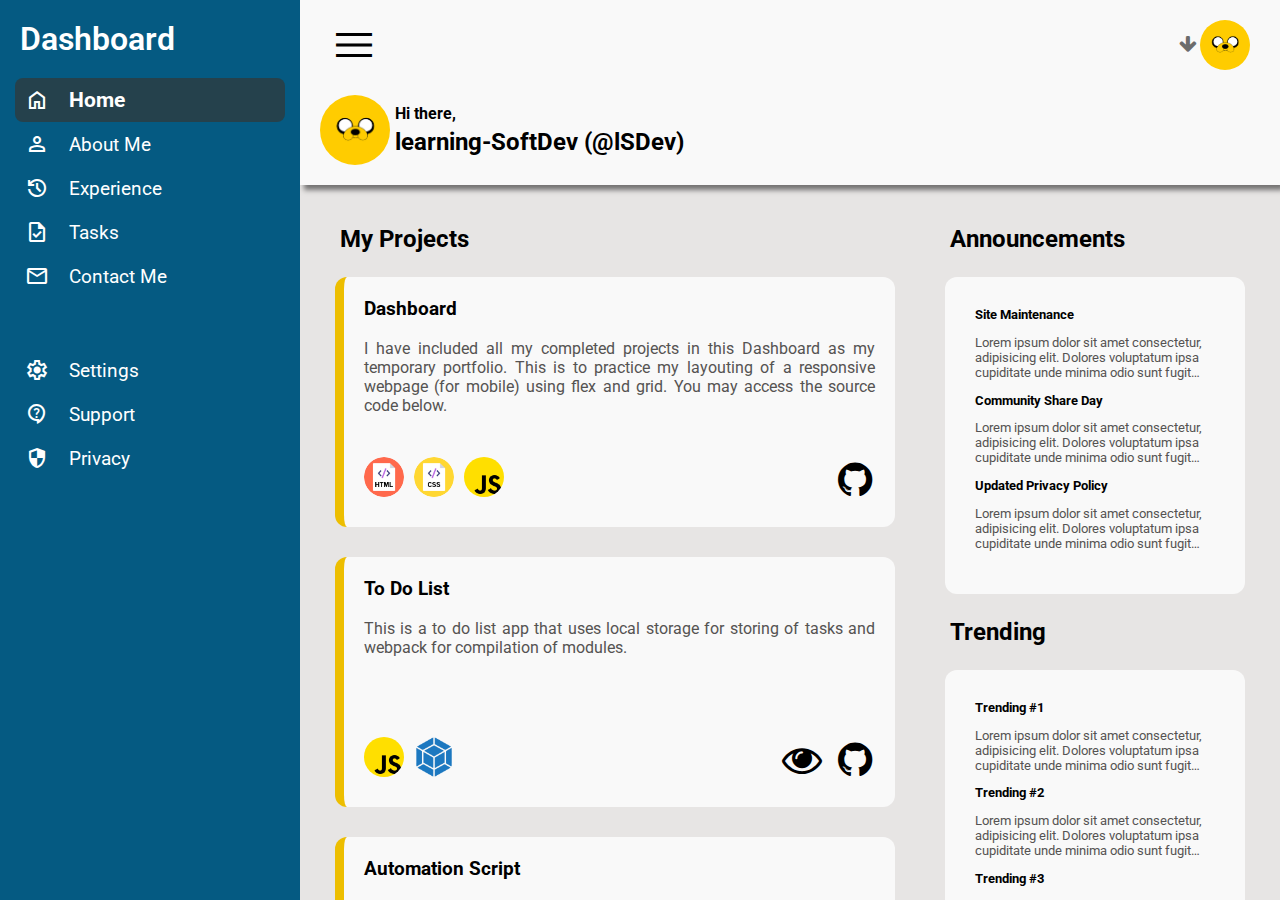
==== index.html @ fbc29b42 "Removed search group" ====
<!DOCTYPE html>
<html lang="en">
  <head>
    <meta charset="UTF-8" />
    <meta http-equiv="X-UA-Compatible" content="IE=edge" />
    <meta name="viewport" content="width=device-width, initial-scale=1.0" />
    <link rel="icon" href="./img/logo.png" type="icon" />
    <title>Dashbboard</title>
    <link
      rel="stylesheet"
      href="https://fonts.googleapis.com/css2?family=Material+Symbols+Outlined" />
    <link
      rel="stylesheet"
      href="https://cdnjs.cloudflare.com/ajax/libs/font-awesome/4.7.0/css/font-awesome.min.css" />
    <link rel="stylesheet" href="style.css" />
  </head>
  <body>
    <div class="container-main-header" id="header">
      <div class="container-header">
        <div class="container-header-first">
          <span class="material-symbols-outlined hiddenMenu"> menu </span>
          <!-- <div class="container-header-items" id="search-group">
            <span class="material-symbols-outlined header-icon-font" id="search-icon">
              search
            </span>
            <input type="text" id="searchbox" placeholder="Search content ..." />
          </div> -->
          <div class="container-header-items" id="profile-group">
            <div class="profile">
              <div class="dd_main active">
                <ul>
                  <li><span class="material-symbols-outlined"> person </span>Profile</li>
                  <li><span class="material-symbols-outlined"> settings </span>User Settings</li>
                  <li><span class="material-symbols-outlined"> download </span>Downloads</li>
                  <li><span class="material-symbols-outlined"> logout </span>Logout</li>
                </ul>
              </div>
              <li id="profile-select">
                <i class="fa fa-arrow-down"></i>
                <img
                  src="./img/profile-icon-jake.png"
                  alt="Image failed to load"
                  id="icon-header-first" />
              </li>
            </div>
          </div>
        </div>
        <div class="container-header-second">
          <div class="container-header-items icon-hi">
            <img
              src="./img/profile-icon-jake.png"
              alt="Image failed to load"
              id="icon-header-second" />
            <div class="name-header-second">
              <div id="name-header-second1">Hi there,</div>
              <div id="name-header-second2">learning-SoftDev (@lSDev)</div>
            </div>
          </div>
        </div>
      </div>
    </div>
    <div class="container-sidebar" id="sidebar">
      <div class="container-sidebar-contents">
        <div class="header-sidebar">Dashboard</div>
        <div class="sidebar-contents">
          <ul>
            <li class="sidebar-items clicked">
              <span class="material-symbols-outlined"> home </span>
              <span class="text-content">Home</span>
            </li>
            <li class="sidebar-items">
              <span class="material-symbols-outlined"> person </span>
              <span class="text-content">About Me</span>
            </li>

            <li class="sidebar-items">
              <span class="material-symbols-outlined"> history </span
              ><span class="text-content">Experience</span>
            </li>
            <li class="sidebar-items">
              <span class="material-symbols-outlined"> task </span
              ><span class="text-content">Tasks</span>
            </li>
            <li class="sidebar-items">
              <span class="material-symbols-outlined"> mail </span
              ><span class="text-content">Contact Me</span>
            </li>
          </ul>

          <div class="container-settings">
            <ul>
              <li class="sidebar-items">
                <span class="material-symbols-outlined"> settings </span
                ><span class="text-content">Settings</span>
              </li>
              <li class="sidebar-items">
                <span class="material-symbols-outlined"> contact_support </span
                ><span class="text-content">Support</span>
              </li>
              <li class="sidebar-items">
                <span class="material-symbols-outlined"> security </span
                ><span class="text-content">Privacy</span>
              </li>
            </ul>
          </div>
        </div>
      </div>
    </div>
    <main>
      <div class="main-container">
        <p class="main-headers">My Projects</p>

        <div class="container-projects">
          <div class="project-item">
            <div class="container-project-item-text">
              <p class="project-item-headers">Dashboard</p>
              <p class="project-item-text" align="justify">
                I have included all my completed projects in this Dashboard as my temporary
                portfolio. This is to practice my layouting of a responsive webpage (for mobile)
                using flex and grid. You may access the source code below.
              </p>
            </div>
            <div class="project-item-icons">
              <div class="tech-stack">
                <img
                  src="img/icon-html.png"
                  alt="Image failed to load"
                  class="icon-tech-stack"
                  title="HTML" />
                <img
                  src="img/icon-css.png"
                  alt="Image failed to load"
                  class="icon-tech-stack"
                  title="CSS" />
                <img
                  src="img/icon-js.png"
                  alt="Image failed to load"
                  class="icon-tech-stack"
                  title="Javascript" />
              </div>
              <div class="github-live">
                <a href="https://github.com/learning-SoftDev/Dashboard" target="_blank"
                  ><i class="fa fa-github" title="Source Code"></i
                ></a>
              </div>
            </div>
          </div>

          <div class="project-item">
            <div class="container-project-item-text">
              <p class="project-item-headers">To Do List</p>
              <p class="project-item-text" align="justify">
                This is a to do list app that uses local storage for storing of tasks and webpack
                for compilation of modules.
              </p>
            </div>
            <div class="project-item-icons">
              <div class="tech-stack">
                <img
                  src="img/icon-js.png"
                  alt="Image failed to load"
                  class="icon-tech-stack"
                  title="Javascript" />
                <img
                  src="img/icon-webpack.png"
                  alt="Image failed to load"
                  class="icon-tech-stack"
                  title="Webpack" />
              </div>
              <div class="github-live">
                <a href="https://learning-softdev.github.io/todo-list/  " target="_blank"
                  ><i class="fa fa-eye" title="Live Preview"></i
                ></a>
                <a href="https://github.com/learning-SoftDev/todo-list" target="_blank"
                  ><i class="fa fa-github" title="Source Code"></i
                ></a>
              </div>
            </div>
          </div>
          <div class="project-item">
            <div class="container-project-item-text">
              <p class="project-item-headers">Automation Script</p>
              <p class="project-item-text" align="justify">
                This project targets the automation of a particular process which takes about 2
                hours and reduce this time into 5-10 minutes. This project mainly used pandas for
                the processing and tkinter for the UI. You may acces the full details below.
              </p>
            </div>
            <div class="project-item-icons">
              <div class="tech-stack">
                <img
                  src="img/icon-python.jpg"
                  alt="Image failed to load"
                  class="icon-tech-stack"
                  title="Python" />
                <img
                  src="img/icon-python-pandas.png"
                  alt="Image failed to load"
                  class="icon-tech-stack"
                  title="Python Pandas Module" />
              </div>
              <div class="github-live">
                <a
                  href="https://github.com/learning-SoftDev/project-auto-generation-script"
                  target="_blank"
                  ><i class="fa fa-github" title="Source Code"></i
                ></a>
              </div>
            </div>
          </div>
          <div class="project-item">
            <div class="container-project-item-text">
              <p class="project-item-headers">Sign Up Form</p>
              <p class="project-item-text" align="justify">
                This is a sign up form with proper validations and error messages.
              </p>
            </div>
            <div class="project-item-icons">
              <div class="tech-stack">
                <img
                  src="img/icon-html.png"
                  alt="Image failed to load"
                  class="icon-tech-stack"
                  title="HTML" />
                <img
                  src="img/icon-css.png"
                  alt="Image failed to load"
                  class="icon-tech-stack"
                  title="CSS" />
                <img
                  src="img/icon-js.png"
                  alt="Image failed to load"
                  class="icon-tech-stack"
                  title="Javascript" />
              </div>
              <div class="github-live">
                <a href="https://learning-softdev.github.io/sign-up-form/" target="_blank"
                  ><i class="fa fa-eye" title="Live Preview"></i
                ></a>
                <a href="https://github.com/learning-SoftDev/sign-up-form" target="_blank"
                  ><i class="fa fa-github" title="Source Code"></i
                ></a>
              </div>
            </div>
          </div>
          <div class="project-item">
            <div class="container-project-item-text">
              <p class="project-item-headers">Tic Tac Toe</p>
              <p class="project-item-text" align="justify">
                This is a small project which aims to make the popular game Tic-Tac-Toe.
              </p>
            </div>
            <div class="project-item-icons">
              <div class="tech-stack">
                <img
                  src="img/icon-html.png"
                  alt="Image failed to load"
                  class="icon-tech-stack"
                  title="HTML" />
                <img
                  src="img/icon-css.png"
                  alt="Image failed to load"
                  class="icon-tech-stack"
                  title="CSS" />
                <img
                  src="img/icon-js.png"
                  alt="Image failed to load"
                  class="icon-tech-stack"
                  title="Javascript" />
              </div>
              <div class="github-live">
                <a href="https://learning-softdev.github.io/tic-tac-toe/" target="_blank"
                  ><i class="fa fa-eye" title="Live Preview"></i
                ></a>
                <a href="https://github.com/learning-SoftDev/tic-tac-toe" target="_blank"
                  ><i class="fa fa-github" title="Source Code"></i
                ></a>
              </div>
            </div>
          </div>
          <div class="project-item">
            <div class="container-project-item-text">
              <p class="project-item-headers">Calculator</p>
              <p class="project-item-text" align="justify">
                This is a calculator which can perform basic operations i.e. add, subtract,
                multiply, and divide.
              </p>
            </div>
            <div class="project-item-icons">
              <div class="tech-stack">
                <img
                  src="img/icon-html.png"
                  alt="Image failed to load"
                  class="icon-tech-stack"
                  title="HTML" />
                <img
                  src="img/icon-css.png"
                  alt="Image failed to load"
                  class="icon-tech-stack"
                  title="CSS" />
                <img
                  src="img/icon-js.png"
                  alt="Image failed to load"
                  class="icon-tech-stack"
                  title="Javascript" />
              </div>
              <div class="github-live">
                <a href="https://learning-softdev.github.io/Calculator/" target="_blank"
                  ><i class="fa fa-eye" title="Live Preview"></i
                ></a>
                <a href="https://github.com/learning-SoftDev/Calculator" target="_blank"
                  ><i class="fa fa-github" title="Source Code"></i
                ></a>
              </div>
            </div>
          </div>
          <div class="project-item">
            <div class="container-project-item-text">
              <p class="project-item-headers">Etch-A-Sketch</p>
              <p class="project-item-text" align="justify">
                This is a small project which aims to make an electronic version of the physical
                game Etch-A-Sketch.
              </p>
            </div>
            <div class="project-item-icons">
              <div class="tech-stack">
                <img
                  src="img/icon-html.png"
                  alt="Image failed to load"
                  class="icon-tech-stack"
                  title="HTML" />
                <img
                  src="img/icon-css.png"
                  alt="Image failed to load"
                  class="icon-tech-stack"
                  title="CSS" />
                <img
                  src="img/icon-js.png"
                  alt="Image failed to load"
                  class="icon-tech-stack"
                  title="Javascript" />
              </div>
              <div class="github-live">
                <a href="https://learning-softdev.github.io/Etch-A-Sketch/" target="_blank"
                  ><i class="fa fa-eye" title="Live Preview"></i
                ></a>
                <a href="https://github.com/learning-SoftDev/Etch-A-Sketch" target="_blank"
                  ><i class="fa fa-github" title="Source Code"></i
                ></a>
              </div>
            </div>
          </div>
          <div class="project-item">
            <div class="container-project-item-text">
              <p class="project-item-headers">Rock Paper Scissors</p>
              <p class="project-item-text" align="justify">
                This is a simple rock paper scissors game.
              </p>
            </div>
            <div class="project-item-icons">
              <div class="tech-stack">
                <img
                  src="img/icon-html.png"
                  alt="Image failed to load"
                  class="icon-tech-stack"
                  title="HTML" />
                <img
                  src="img/icon-css.png"
                  alt="Image failed to load"
                  class="icon-tech-stack"
                  title="CSS" />
                <img
                  src="img/icon-js.png"
                  alt="Image failed to load"
                  class="icon-tech-stack"
                  title="Javascript" />
              </div>
              <div class="github-live">
                <a href="https://learning-softdev.github.io/rock-paper-scissors/" target="_blank"
                  ><i class="fa fa-eye" title="Live Preview"></i
                ></a>
                <a href="https://github.com/learning-SoftDev/rock-paper-scissors" target="_blank"
                  ><i class="fa fa-github" title="Source Code"></i
                ></a>
              </div>
            </div>
          </div>
        </div>
      </div>
      <div class="container-trending-announcement">
        <div class="container-announcements">
          <p class="main-headers">Announcements</p>
          <div class="announcements">
            <!-- <p class="trending-announcement-headers">Site Maintenance</p> -->
            <p class="trending-announcement-headers">Site Maintenance</p>
            <p class="announcements-text">
              Lorem ipsum dolor sit amet consectetur, adipisicing elit. Dolores voluptatum ipsa
              cupiditate unde minima odio sunt fugit distinctio labore sit accusantium voluptas
              voluptate aliquid rem adipisci harum, quasi modi eum quae veritatis amet iusto ratione
              ea fugiat.
            </p>
            <p class="trending-announcement-headers">Community Share Day</p>
            <p class="announcements-text">
              Lorem ipsum dolor sit amet consectetur, adipisicing elit. Dolores voluptatum ipsa
              cupiditate unde minima odio sunt fugit distinctio labore sit accusantium voluptas
              voluptate aliquid rem adipisci harum, quasi modi eum quae veritatis amet iusto ratione
              ea fugiat.
            </p>
            <p class="trending-announcement-headers">Updated Privacy Policy</p>
            <p class="announcements-text">
              Lorem ipsum dolor sit amet consectetur, adipisicing elit. Dolores voluptatum ipsa
              cupiditate unde minima odio sunt fugit distinctio labore sit accusantium voluptas
              voluptate aliquid rem adipisci harum, quasi modi eum quae veritatis amet iusto ratione
              ea fugiat.
            </p>
          </div>
        </div>
        <div class="container-trending">
          <p class="main-headers">Trending</p>
          <div class="announcements">
            <p class="trending-announcement-headers">Trending #1</p>
            <p class="announcements-text">
              Lorem ipsum dolor sit amet consectetur, adipisicing elit. Dolores voluptatum ipsa
              cupiditate unde minima odio sunt fugit distinctio labore sit accusantium voluptas
              voluptate aliquid rem adipisci harum, quasi modi eum quae veritatis amet iusto ratione
              ea fugiat.
            </p>
            <p class="trending-announcement-headers">Trending #2</p>
            <p class="announcements-text">
              Lorem ipsum dolor sit amet consectetur, adipisicing elit. Dolores voluptatum ipsa
              cupiditate unde minima odio sunt fugit distinctio labore sit accusantium voluptas
              voluptate aliquid rem adipisci harum, quasi modi eum quae veritatis amet iusto ratione
              ea fugiat.
            </p>
            <p class="trending-announcement-headers">Trending #3</p>
            <p class="announcements-text">
              Lorem ipsum dolor sit amet consectetur, adipisicing elit. Dolores voluptatum ipsa
              cupiditate unde minima odio sunt fugit distinctio labore sit accusantium voluptas
              voluptate aliquid rem adipisci harum, quasi modi eum quae veritatis amet iusto ratione
              ea fugiat.
            </p>
          </div>
        </div>
      </div>
    </main>
  </body>
  <script src="script.js"></script>
</html>
---- style.css ----
@import url('https://fonts.googleapis.com/css2?family=Roboto:wght@300;400;500;700;900&display=swap');

:root {
  --sidebarColor: #055a82;
  --grayContentColor: #e7e5e4;
  --grayContentColor2: #f9f9f9;
  --grayContentColor3: #555352;
  --boxShadow: 4px 5px 5px 0px rgb(0 0 0 / 50%);
  --sidebarWidth: 280px;
  --announcementHeight: 400px;
  font-size: 16px;
  box-sizing: border-box;
  font-family: Roboto, -apple-system, BlinkMacSystemFont, 'Segoe UI', Oxygen, Ubuntu, Cantarell,
    'Open Sans', 'Helvetica Neue', sans-serif;
}

.body-class {
  grid-template-columns: auto 1fr;
}

.dd_main {
  background-color: var(--sidebarColor);
  position: absolute;
  top: 85px;
  right: 20px;
  border-radius: 10px;
  padding-top: 20px;
  padding-bottom: 20px;
  color: white;
  box-shadow: var(--boxShadow);
  z-index: 1;
}

#profile-select {
  display: flex;
  align-items: center;
  gap: 3px;
  margin: 0;
}

#profile-select > i {
  font-size: 1.2rem;
  color: rgba(0, 0, 0, 0.575);
}

body {
  overflow: hidden;
  margin: 0;
  background-color: var(--grayContentColor);
  display: grid;
  grid-template-columns: 300px 1fr;
  grid-template-rows: auto 1fr;
  height: 100vh;
  margin: 0;
  grid-template-areas:
    'sidebar header'
    'sidebar main';
}

#header {
  grid-column: header;
}

#sidebar {
  grid-row: sidebar;
}

li {
  list-style: none;
  padding: 10px;
  margin-left: 15px;
  margin-right: 15px;
  display: flex;
  align-items: center;
  gap: 20px;
  font-size: 1.2rem;
  border-radius: 8px;
}

li:hover {
  background-color: #25414c8a;
}

ul {
  padding: 0;
  margin: 0;
}

.container-sidebar,
button {
  background-color: var(--sidebarColor);
  color: white;
}

button,
.material-symbols-outlined,
i,
li {
  cursor: pointer;
}

.container-sidebar-contents {
  position: sticky;
  top: 0;
}

.container-settings {
  margin-top: 50px;
}

.header-sidebar {
  padding: 20px;
  font-size: 2rem;
  font-weight: 600;
  display: flex;
  align-items: center;
  gap: 10px;
}

#searchbox,
button {
  border-radius: 20px;
  border: 0;
}

#searchbox {
  padding: 20px;
  box-sizing: border-box;
  height: 2rem;
  background-color: var(--grayContentColor);
  width: 400px;
}

button {
  padding: 20px;
  height: 2rem;
  width: 6rem;
  display: flex;
  align-items: center;
  justify-content: center;
  border: 0;
}

button:hover {
  transform: scale(1.2);
  transition: all 0.5s;
}

.clicked {
  font-weight: bold;
  transition: 0.1s;
  font-size: 1.3rem;
  background-color: #25414c;
}

.container-header {
  padding: 10px;
  padding-top: 0;
  box-shadow: var(--boxShadow);
  background-color: var(--grayContentColor2);
}

#icon-header-first {
  height: 50px;
  cursor: pointer;
}

#icon-header-second {
  height: 70px;
}

.container-header-first,
.container-header-second,
.container-header-items,
.profile {
  display: flex;
  align-items: center;
}

.profile {
  align-items: center;
  gap: 5px;
}

.container-header-first,
.container-header-second {
  justify-content: space-between;
  margin: 10px;
}

.container-header-second {
  margin-top: 15px;
}

.container-header-items {
  gap: 30px;
}

#profile-group {
  flex-direction: column;
}

#name-header-first,
#name-header-second2,
#name-header-second1 {
  font-weight: bold;
}

#name-header-second1,
#name-header-second2 {
  margin: 5px;
}

#name-header-second2 {
  font-size: 1.5rem;
}

#search-group {
  gap: 5px;
}

.header-icon-font {
  font-size: 1.5rem;
}

#header-buttons {
  gap: 15px;
}

.sidebar-contents > ul,
.sidebar-contents > div {
  flex-grow: 1;
}

.container-main-header {
  display: flex;
  flex-direction: column;
  width: 100%;
}

.hidden {
  max-height: 0;
}

main {
  grid-column: main;
  display: grid;
  grid-template-columns: 1fr 300px;
  grid-template-rows: repeat(2, var(--announcementHeight));
  grid-template-areas:
    'projects announcements'
    'projects trending';
  overflow: auto;
  grid-area: main;
  padding: 35px;
  margin-top: 6px;
  padding-top: 10px;
}

.container-projects {
  grid-column: projects;
  display: grid;
  grid-template-columns: repeat(auto-fit, minmax(350px, 1fr));
  grid-auto-rows: 250px;
  gap: 30px;
  margin-right: 50px;
  padding-bottom: 2rem;
}

.container-announcements {
  grid-column: announcements;
}

.container-trending {
  grid-column: trending;
}

.project-item {
  background-color: var(--grayContentColor2);
  border-radius: 12px;
  padding: 20px;
  padding-top: 10px;
  border-left: 0.6rem solid #edbe00;
  display: flex;
  flex-direction: column;
  justify-content: space-between;
}

.announcements {
  border: 0;
  height: calc(var(--announcementHeight - 130px));
  background-color: var(--grayContentColor2);
  border-radius: 12px;
  padding: 30px;
  padding-top: 20px;
}

.icon-hi {
  gap: 0;
}

.project-item-text {
  color: var(--grayContentColor3);
  margin-top: 0;
}

.project-item-icons {
  font-size: 2.5rem;
  text-align: right;
  display: flex;
  justify-content: space-between;
}

a > i {
  transition: transform 0.3s ease-in-out;
  margin: 3px;
}

a > i:hover {
  transform: rotate(360deg) scale(1.4);
}

a,
a:hover,
a:focus,
a:active {
  text-decoration: none;
  color: inherit;
  font-size: inherit;
}

.announcements-text {
  color: var(--grayContentColor3);
  font-size: 0.8rem;
  display: -webkit-box;
  -webkit-line-clamp: 3;
  -webkit-box-orient: vertical;
  overflow: hidden;
}

img {
  border-radius: 100%;
}

.github-live {
  font-size: inherit;
}

.icon-tech-stack {
  height: 2.5rem;
}

.project-item-headers {
  margin-top: 10px;
  font-weight: bold;
  font-size: 1.2rem;
}

.trending-announcement-headers {
  margin: 0;
  margin-top: 10px;
  font-size: 0.8rem;
  font-weight: bold;
}

.main-headers {
  margin-left: 5px;
  font-weight: bold;
  font-size: 1.5rem;
}

.hiddenMenu,
.header-icon-font {
  padding: 10px;
  border-radius: 4px;
}

.hiddenMenu {
  font-size: 3rem;
}

.hiddenMenu:hover,
.header-icon-font:hover {
  background-color: rgba(128, 128, 128, 0.267);
}

.hidden,
.active {
  top: 0;
  left: 0;
  pointer-events: none !important;
  position: absolute !important;
  max-height: 0 !important;
  opacity: 0 !important;
}

.msg-content {
  font-size: 1.5rem;
  padding: 20px;
  font-weight: bold;
  color: rgba(0, 0, 0, 0.568);
}

/* media queries */
@media (max-width: 1050px) {
  #searchbox {
    width: 300px;
  }
  main {
    display: flex;
    flex-direction: column;
  }
  .container-projects {
    margin-right: 0;
    grid-auto-rows: 200px;
  }
}

@media (max-width: 900px) {
  body {
    display: flex;
    flex-direction: column;
    overflow: auto;
  }
  .sidebar-contents {
    display: flex;
    padding-bottom: 20px;
  }
  main {
    padding: 20px;
    overflow: unset;
  }
  .container-settings {
    margin: 0;
  }
  .container-trending-announcement {
    margin: 30px;
    margin-top: 0;
  }
}

@media (max-width: 600px) {
  #searchbox {
    width: 200px;
  }
}

@media (max-width: 520px) {
  :root {
    font-size: 14px;
  }
  #searchbox {
    display: none;
  }
}
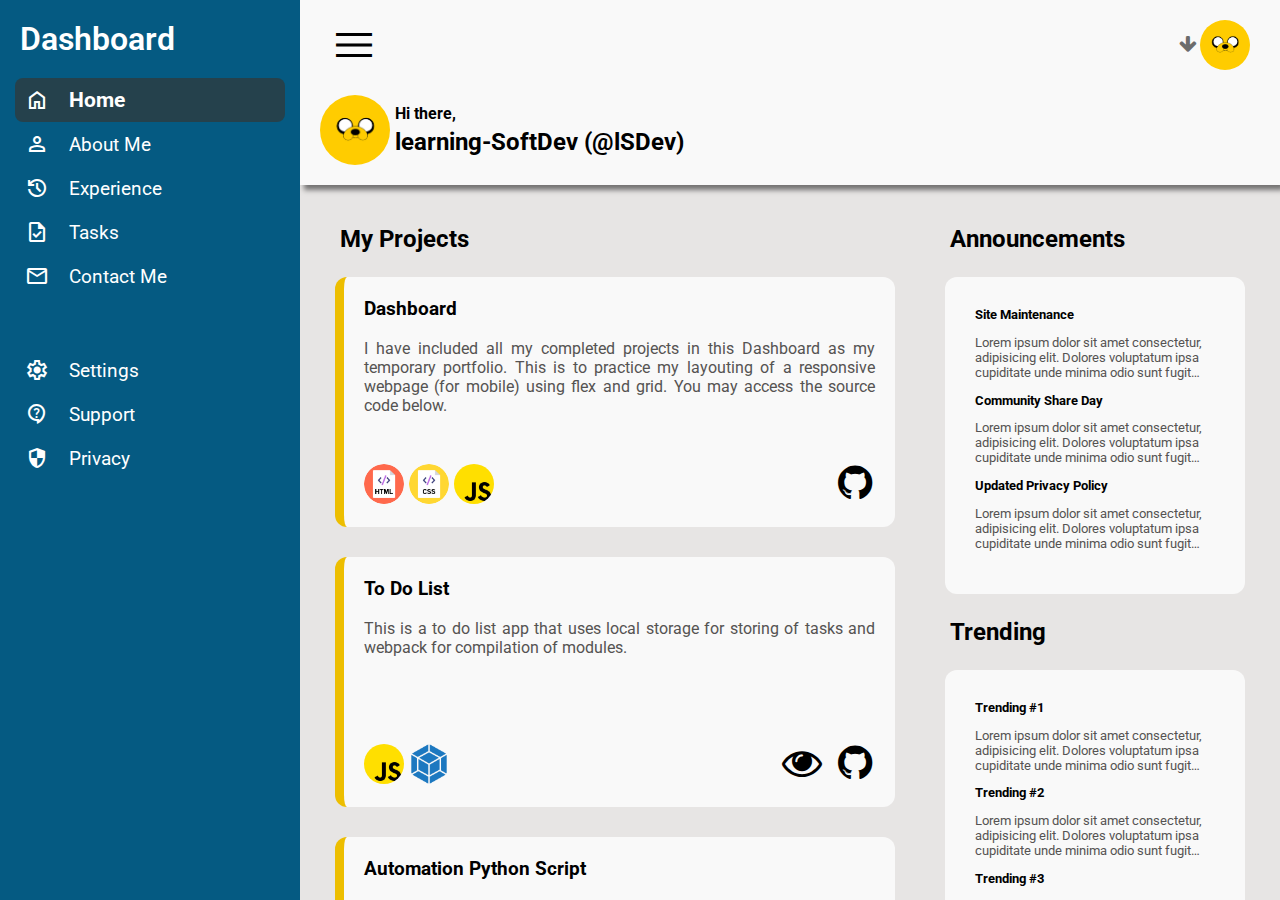
==== commit 76488b9f: "Added more projects" ====
--- a/index.html
+++ b/index.html
@@ -179,20 +179,20 @@
           </div>
           <div class="project-item">
             <div class="container-project-item-text">
-              <p class="project-item-headers">Automation Script</p>
+              <p class="project-item-headers">Automation Python Script</p>
               <p class="project-item-text" align="justify">
                 This project targets the automation of a particular process which takes about 2
                 hours and reduce this time into 5-10 minutes. This project mainly used pandas for
-                the processing and tkinter for the UI. You may acces the full details below.
-              </p>
-            </div>
-            <div class="project-item-icons">
-              <div class="tech-stack">
-                <img
-                  src="img/icon-python.jpg"
-                  alt="Image failed to load"
-                  class="icon-tech-stack"
-                  title="Python" />
+                the processing and tkinter for the UI.
+              </p>
+            </div>
+            <div class="project-item-icons">
+              <div class="tech-stack">
+                <img
+                  src="img/tkinter.png"
+                  alt="Image failed to load"
+                  class="icon-tech-stack"
+                  title="Python Tkinter Module" />
                 <img
                   src="img/icon-python-pandas.png"
                   alt="Image failed to load"
@@ -210,6 +210,46 @@
           </div>
           <div class="project-item">
             <div class="container-project-item-text">
+              <p class="project-item-headers">Automated Feedback App</p>
+              <p class="project-item-text" align="justify">
+                This app was built using Microsoft Power Platforms to automate a certain process. It
+                automatically sends email to selected engagements. For more info, kindly access the
+                below source code.
+              </p>
+            </div>
+            <div class="project-item-icons">
+              <div class="tech-stack">
+                <img
+                  src="img/power-automate.png"
+                  alt="Image failed to load"
+                  class="icon-tech-stack"
+                  title="Microsoft Power Automate" />
+                <img
+                  src="img/powerapp.png"
+                  alt="Image failed to load"
+                  class="icon-tech-stack"
+                  title="Microsoft Power Apps" />
+                <img
+                  src="img/power-bi.png"
+                  alt="Image failed to load"
+                  class="icon-tech-stack"
+                  title="Microsoft Power BI" />
+                <img
+                  src="img/sharepoint-list.png"
+                  alt="Image failed to load"
+                  class="icon-tech-stack"
+                  title="Sharepoint List" />
+              </div>
+              <div class="github-live">
+                <a href="https://github.com/learning-SoftDev/automated-feedback-app" target="_blank"
+                  ><i class="fa fa-github" title="Source Code"></i
+                ></a>
+              </div>
+            </div>
+          </div>
+
+          <div class="project-item">
+            <div class="container-project-item-text">
               <p class="project-item-headers">Sign Up Form</p>
               <p class="project-item-text" align="justify">
                 This is a sign up form with proper validations and error messages.
@@ -354,7 +394,7 @@
             <div class="container-project-item-text">
               <p class="project-item-headers">Rock Paper Scissors</p>
               <p class="project-item-text" align="justify">
-                This is a simple rock paper scissors game.
+                This is a simple rock paper scissors game which contains running scores and results.
               </p>
             </div>
             <div class="project-item-icons">
@@ -380,6 +420,61 @@
                   ><i class="fa fa-eye" title="Live Preview"></i
                 ></a>
                 <a href="https://github.com/learning-SoftDev/rock-paper-scissors" target="_blank"
+                  ><i class="fa fa-github" title="Source Code"></i
+                ></a>
+              </div>
+            </div>
+          </div>
+          <div class="project-item">
+            <div class="container-project-item-text">
+              <p class="project-item-headers">PowerBI Projects</p>
+              <p class="project-item-text" align="justify">
+                This repo contains the powerbi projects I made.
+              </p>
+            </div>
+            <div class="project-item-icons">
+              <div class="tech-stack">
+                <img
+                  src="img/power-bi.png"
+                  alt="Image failed to load"
+                  class="icon-tech-stack"
+                  title="Microsoft Power BI" />
+                <img
+                  src="img/power-automate.png"
+                  alt="Image failed to load"
+                  class="icon-tech-stack"
+                  title="Microsoft Power Automate" />
+
+                <img
+                  src="img/sharepoint-list.png"
+                  alt="Image failed to load"
+                  class="icon-tech-stack"
+                  title="Sharepoint List" />
+              </div>
+              <div class="github-live">
+                <a href="https://github.com/learning-SoftDev/powerbi-projects" target="_blank"
+                  ><i class="fa fa-github" title="Source Code"></i
+                ></a>
+              </div>
+            </div>
+          </div>
+          <div class="project-item">
+            <div class="container-project-item-text">
+              <p class="project-item-headers">VBA Projects</p>
+              <p class="project-item-text" align="justify">
+                This repo contains the Visual Basic for Application (VBA) projects I made.
+              </p>
+            </div>
+            <div class="project-item-icons">
+              <div class="tech-stack">
+                <img
+                  src="img/vba.png"
+                  alt="Image failed to load"
+                  class="icon-tech-stack"
+                  title="Visual Basic for Applications" />
+              </div>
+              <div class="github-live">
+                <a href="https://github.com/learning-SoftDev/vba-projects" target="_blank"
                   ><i class="fa fa-github" title="Source Code"></i
                 ></a>
               </div>
--- a/style.css
+++ b/style.css
@@ -350,6 +350,13 @@
   height: 2.5rem;
 }
 
+.tech-stack {
+  align-items: center;
+  justify-content: center;
+  display: flex;
+  gap: 5px;
+}
+
 .project-item-headers {
   margin-top: 10px;
   font-weight: bold;
@@ -434,16 +441,16 @@
     margin: 0;
   }
   .container-trending-announcement {
-    margin: 30px;
+    margin: 10px;
     margin-top: 0;
   }
 }
 
-@media (max-width: 600px) {
+/* @media (max-width: 600px) {
   #searchbox {
     width: 200px;
   }
-}
+} */
 
 @media (max-width: 520px) {
   :root {
@@ -452,4 +459,7 @@
   #searchbox {
     display: none;
   }
-}
+  main {
+    padding-left: 15px;
+  }
+}
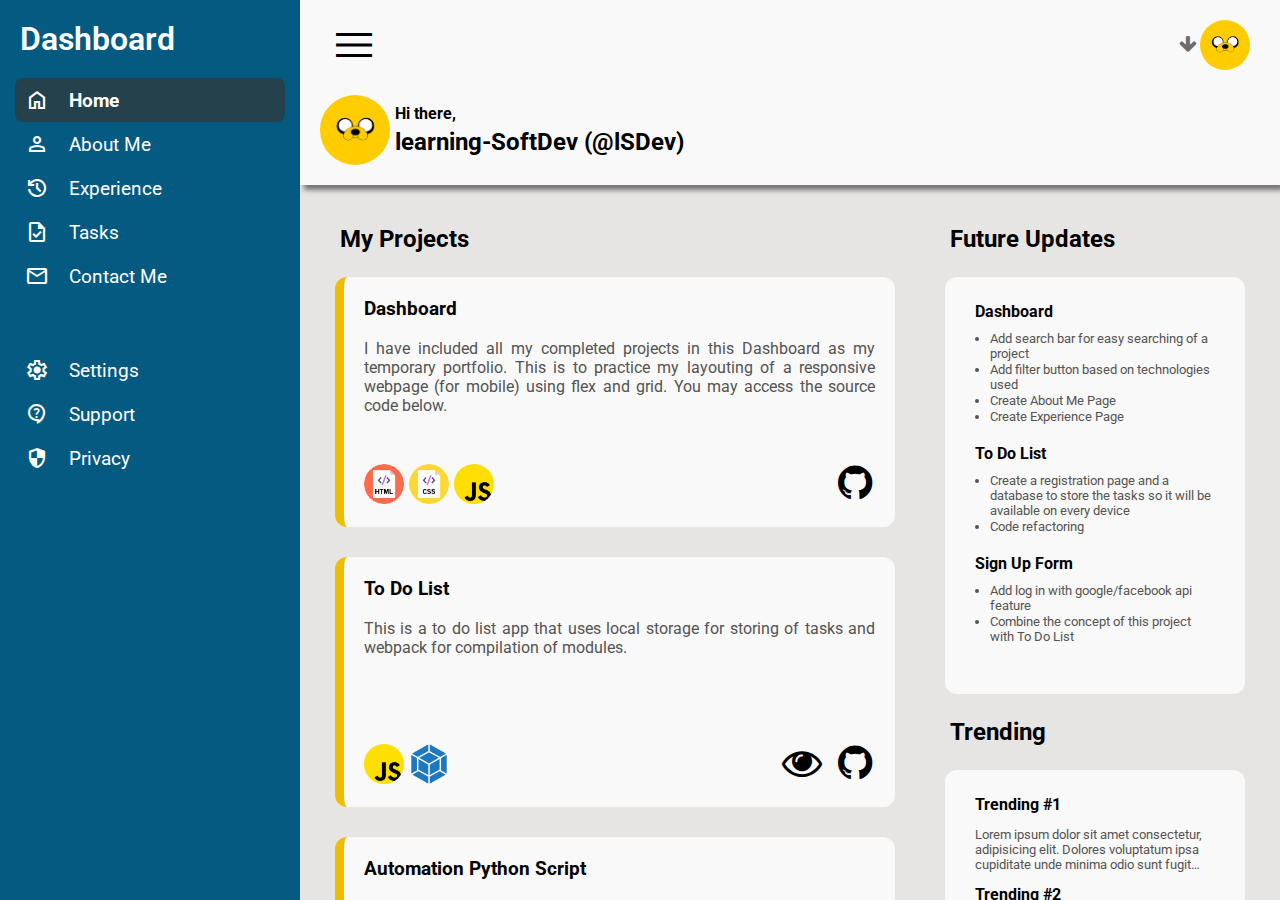
==== commit 59025276: "added future updates" ====
--- a/index.html
+++ b/index.html
@@ -484,17 +484,33 @@
       </div>
       <div class="container-trending-announcement">
         <div class="container-announcements">
-          <p class="main-headers">Announcements</p>
+          <p class="main-headers">Future Updates</p>
           <div class="announcements">
             <!-- <p class="trending-announcement-headers">Site Maintenance</p> -->
-            <p class="trending-announcement-headers">Site Maintenance</p>
-            <p class="announcements-text">
-              Lorem ipsum dolor sit amet consectetur, adipisicing elit. Dolores voluptatum ipsa
-              cupiditate unde minima odio sunt fugit distinctio labore sit accusantium voluptas
-              voluptate aliquid rem adipisci harum, quasi modi eum quae veritatis amet iusto ratione
-              ea fugiat.
-            </p>
-            <p class="trending-announcement-headers">Community Share Day</p>
+            <p class="trending-announcement-headers">Dashboard</p>
+            <ul>
+              <li>Add search bar for easy searching of a project</li>
+              <li>Add filter button based on technologies used</li>
+              <li>Create About Me Page</li>
+              <li>Create Experience Page</li>
+            </ul>
+
+            <p class="trending-announcement-headers">To Do List</p>
+            <ul>
+              <li>
+                Create a registration page and a database to store the tasks so it will be available
+                on every device
+              </li>
+              <li>Code refactoring</li>
+            </ul>
+
+            <p class="trending-announcement-headers">Sign Up Form</p>
+            <ul>
+              <li>Add log in with google/facebook api feature</li>
+              <li>Combine the concept of this project with To Do List</li>
+            </ul>
+
+            <!-- <p class="trending-announcement-headers">Community Share Day</p>
             <p class="announcements-text">
               Lorem ipsum dolor sit amet consectetur, adipisicing elit. Dolores voluptatum ipsa
               cupiditate unde minima odio sunt fugit distinctio labore sit accusantium voluptas
@@ -508,6 +524,13 @@
               voluptate aliquid rem adipisci harum, quasi modi eum quae veritatis amet iusto ratione
               ea fugiat.
             </p>
+            <p class="trending-announcement-headers">Site Maintenance</p>
+            <p class="announcements-text">
+              Lorem ipsum dolor sit amet consectetur, adipisicing elit. Dolores voluptatum ipsa
+              cupiditate unde minima odio sunt fugit distinctio labore sit accusantium voluptas
+              voluptate aliquid rem adipisci harum, quasi modi eum quae veritatis amet iusto ratione
+              ea fugiat.
+            </p> -->
           </div>
         </div>
         <div class="container-trending">
--- a/style.css
+++ b/style.css
@@ -65,7 +65,8 @@
   grid-row: sidebar;
 }
 
-li {
+.container-main-header li,
+.container-sidebar li {
   list-style: none;
   padding: 10px;
   margin-left: 15px;
@@ -77,7 +78,8 @@
   border-radius: 8px;
 }
 
-li:hover {
+.container-main-header li:hover,
+.container-sidebar li:hover {
   background-color: #25414c8a;
 }
 
@@ -330,14 +332,28 @@
 }
 
 .announcements-text {
-  color: var(--grayContentColor3);
-  font-size: 0.8rem;
   display: -webkit-box;
   -webkit-line-clamp: 3;
   -webkit-box-orient: vertical;
   overflow: hidden;
 }
 
+.container-announcements ul,
+.container-announcements li,
+.announcements-text {
+  color: var(--grayContentColor3);
+  font-size: 0.8rem;
+  cursor: default;
+}
+.container-announcements li {
+  margin-left: 15px;
+  margin-bottom: 1px;
+}
+
+.container-announcements ul {
+  margin-bottom: 20px;
+}
+
 img {
   border-radius: 100%;
 }
@@ -365,8 +381,9 @@
 
 .trending-announcement-headers {
   margin: 0;
-  margin-top: 10px;
-  font-size: 0.8rem;
+  margin-top: 5px;
+  margin-bottom: 10px;
+  font-size: 1rem;
   font-weight: bold;
 }
 
@@ -419,7 +436,6 @@
   }
   .container-projects {
     margin-right: 0;
-    grid-auto-rows: 200px;
   }
 }
 
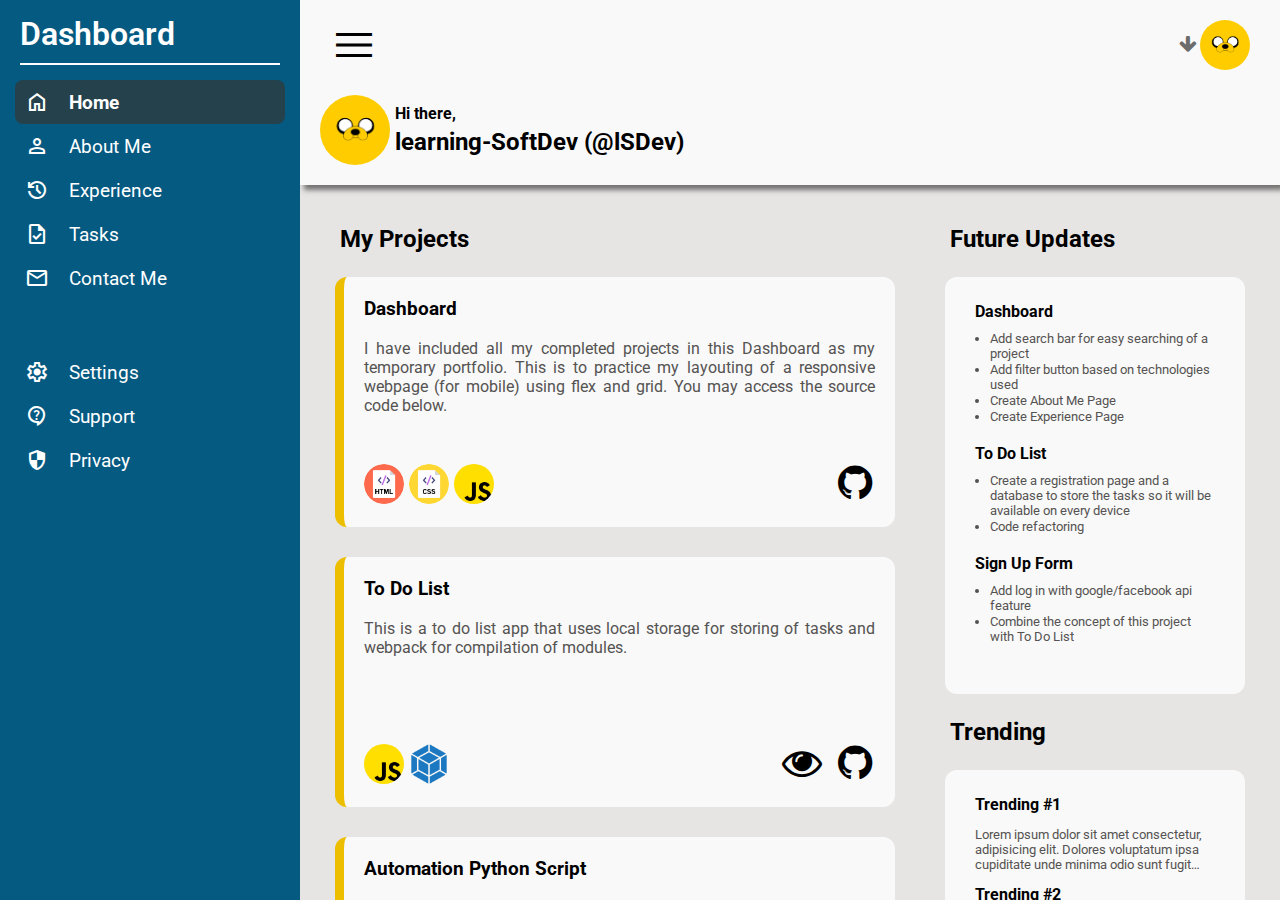
==== commit 66a09b7e: "Minor Update" ====
--- a/index.html
+++ b/index.html
@@ -238,7 +238,8 @@
                   src="img/sharepoint-list.png"
                   alt="Image failed to load"
                   class="icon-tech-stack"
-                  title="Sharepoint List" />
+                  title="Sharepoint List"
+                  id="sharepoint" />
               </div>
               <div class="github-live">
                 <a href="https://github.com/learning-SoftDev/automated-feedback-app" target="_blank"
@@ -449,7 +450,8 @@
                   src="img/sharepoint-list.png"
                   alt="Image failed to load"
                   class="icon-tech-stack"
-                  title="Sharepoint List" />
+                  title="Sharepoint List"
+                  id="sharepoint" />
               </div>
               <div class="github-live">
                 <a href="https://github.com/learning-SoftDev/powerbi-projects" target="_blank"
--- a/style.css
+++ b/style.css
@@ -106,17 +106,25 @@
   top: 0;
 }
 
+.sidebar-contents {
+  padding-top: 15px;
+}
+
 .container-settings {
   margin-top: 50px;
 }
 
 .header-sidebar {
-  padding: 20px;
   font-size: 2rem;
   font-weight: 600;
   display: flex;
   align-items: center;
   gap: 10px;
+  padding-top: 15px;
+  padding-bottom: 10px;
+  border-bottom: 2px solid;
+  margin-left: 20px;
+  margin-right: 20px;
 }
 
 #searchbox,
@@ -366,6 +374,10 @@
   height: 2.5rem;
 }
 
+#sharepoint {
+  height: 1.8rem;
+}
+
 .tech-stack {
   align-items: center;
   justify-content: center;
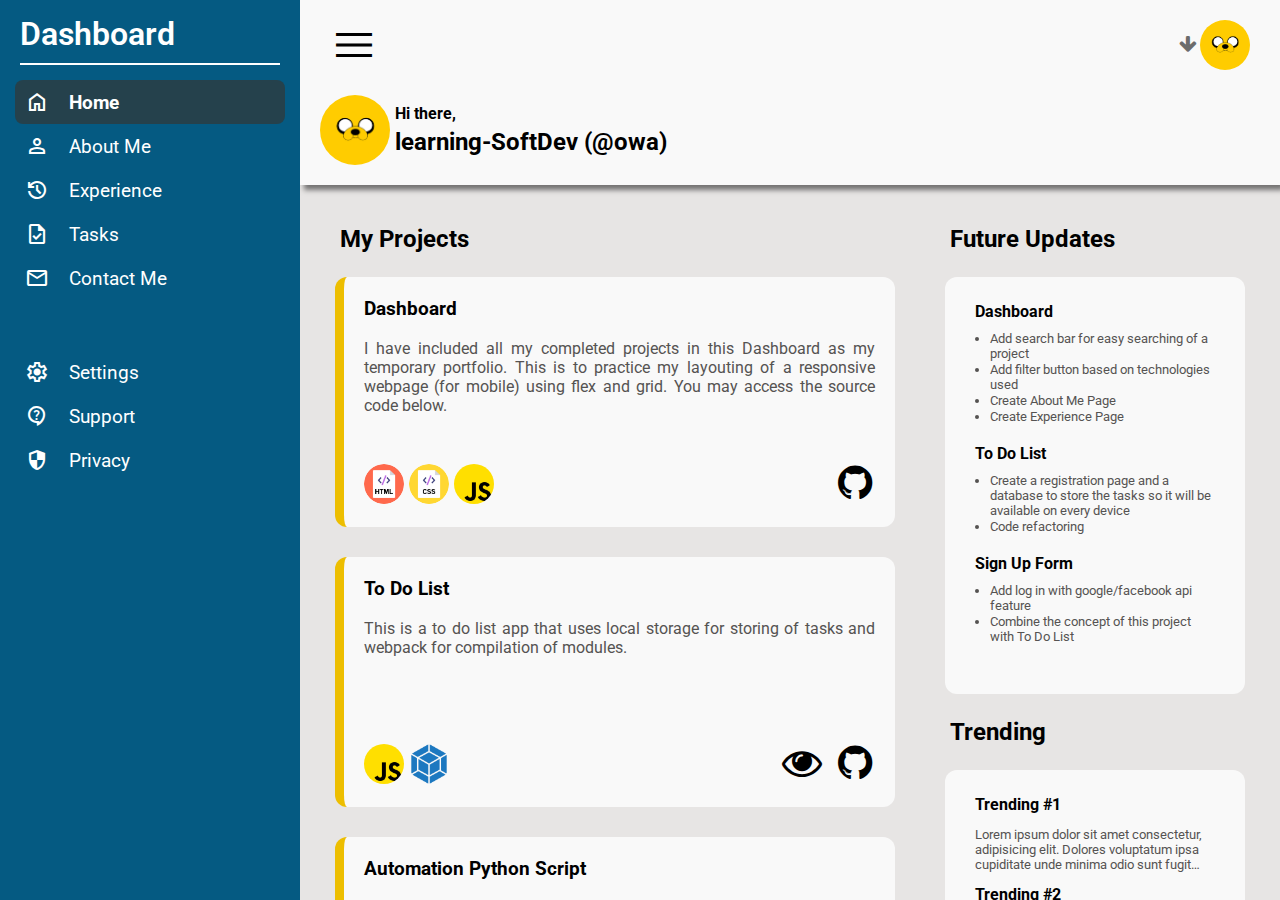
==== commit 396771ab: "Update index.html" ====
--- a/index.html
+++ b/index.html
@@ -53,7 +53,7 @@
               id="icon-header-second" />
             <div class="name-header-second">
               <div id="name-header-second1">Hi there,</div>
-              <div id="name-header-second2">learning-SoftDev (@lSDev)</div>
+              <div id="name-header-second2">learning-SoftDev (@owa)</div>
             </div>
           </div>
         </div>
